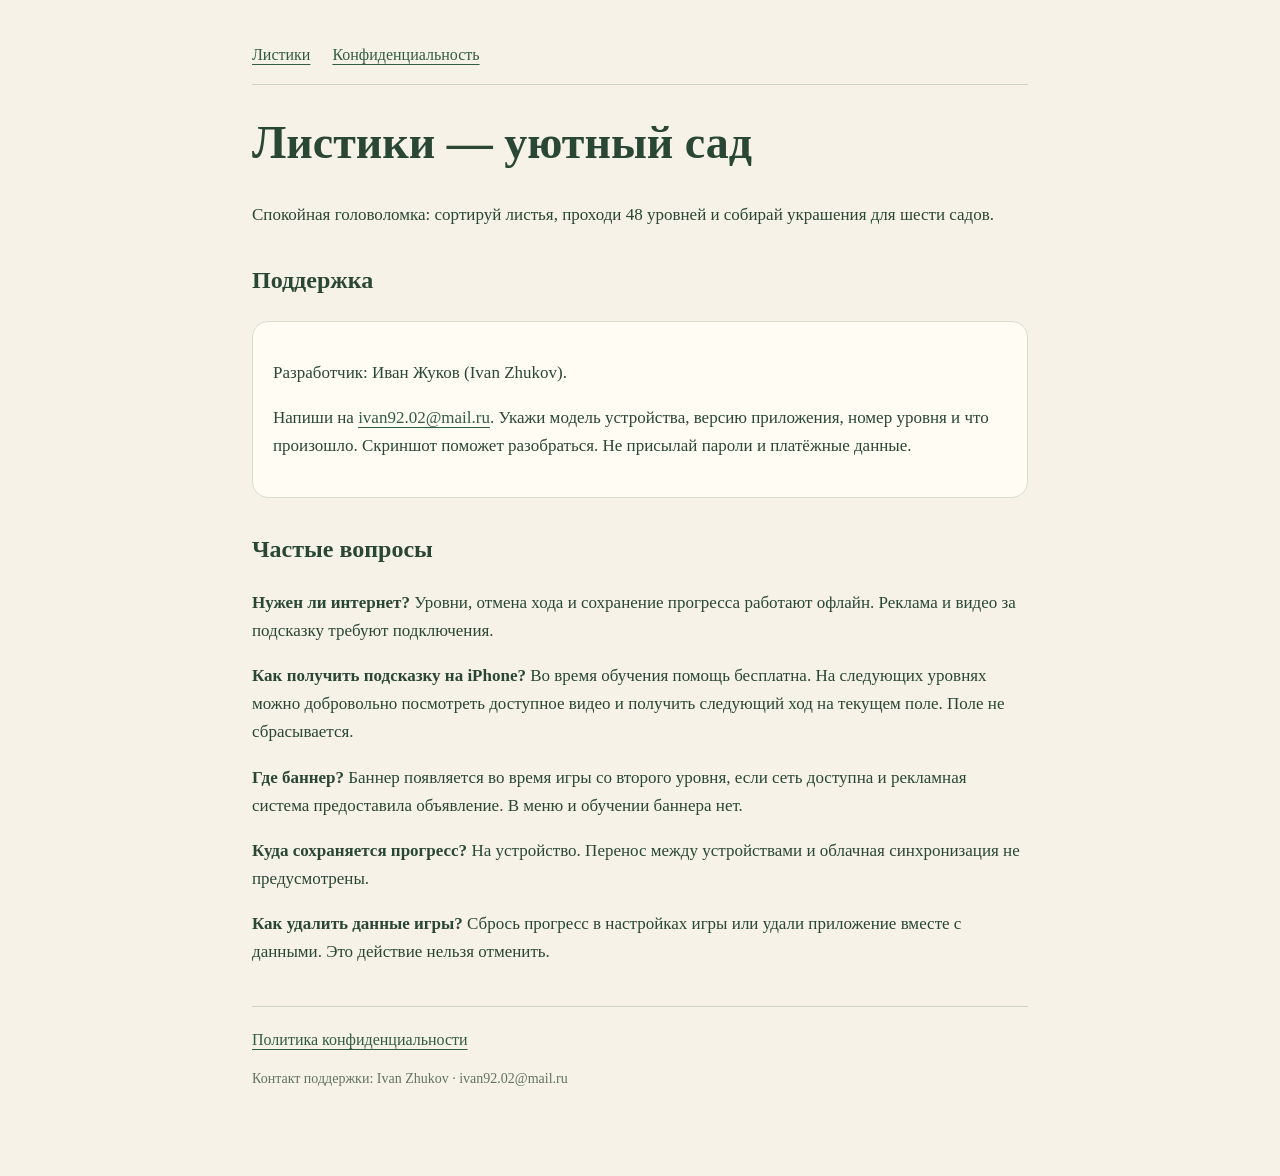
==== index.html @ 6e578c57 "Add files via upload" ====
<!doctype html><html lang="ru"><meta charset="utf-8"><meta name="viewport" content="width=device-width,initial-scale=1"><title>Листики — поддержка</title><link rel="stylesheet" href="style.css"><main><nav><a href="index.html">Листики</a><a href="privacy.html">Конфиденциальность</a></nav><h1>Листики — уютный сад</h1><p>Спокойная головоломка: сортируй листья, проходи 48 уровней и собирай украшения для шести садов.</p><h2>Поддержка</h2><div class="card"><p>Разработчик: Иван Жуков (Ivan Zhukov).</p><p>Напиши на <a href="mailto:ivan92.02@mail.ru">ivan92.02@mail.ru</a>. Укажи модель устройства, версию приложения, номер уровня и что произошло. Скриншот поможет разобраться. Не присылай пароли и платёжные данные.</p></div><h2>Частые вопросы</h2><p><strong>Нужен ли интернет?</strong> Уровни, отмена хода и сохранение прогресса работают офлайн. Реклама и видео за подсказку требуют подключения.</p><p><strong>Как получить подсказку на iPhone?</strong> Во время обучения помощь бесплатна. На следующих уровнях можно добровольно посмотреть доступное видео и получить следующий ход на текущем поле. Поле не сбрасывается.</p><p><strong>Где баннер?</strong> Баннер появляется во время игры со второго уровня, если сеть доступна и рекламная система предоставила объявление. В меню и обучении баннера нет.</p><p><strong>Куда сохраняется прогресс?</strong> На устройство. Перенос между устройствами и облачная синхронизация не предусмотрены.</p><p><strong>Как удалить данные игры?</strong> Сбрось прогресс в настройках игры или удали приложение вместе с данными. Это действие нельзя отменить.</p><footer><a href="privacy.html">Политика конфиденциальности</a><p class="muted">Контакт поддержки: Ivan Zhukov · ivan92.02@mail.ru</p></footer></main></html>
---- style.css ----
:root{color-scheme:light;font-family:Georgia,serif;color:#294734;background:#f6f2e7}*{box-sizing:border-box}body{margin:0;line-height:1.65}main{max-width:820px;margin:auto;padding:42px 22px 72px}nav{display:flex;flex-wrap:wrap;gap:22px;border-bottom:1px solid #cdd5c2;padding-bottom:16px;margin-bottom:32px}a{color:#315d40;text-underline-offset:4px}h1{font-size:clamp(30px,6vw,46px);line-height:1.15}h2{font-size:24px;margin-top:32px}p,li{font-size:17px}.muted{color:#62745f;font-size:14px}.card{background:#fffcf4;border:1px solid #d8decd;padding:20px;border-radius:16px}footer{border-top:1px solid #cdd5c2;margin-top:40px;padding-top:20px}
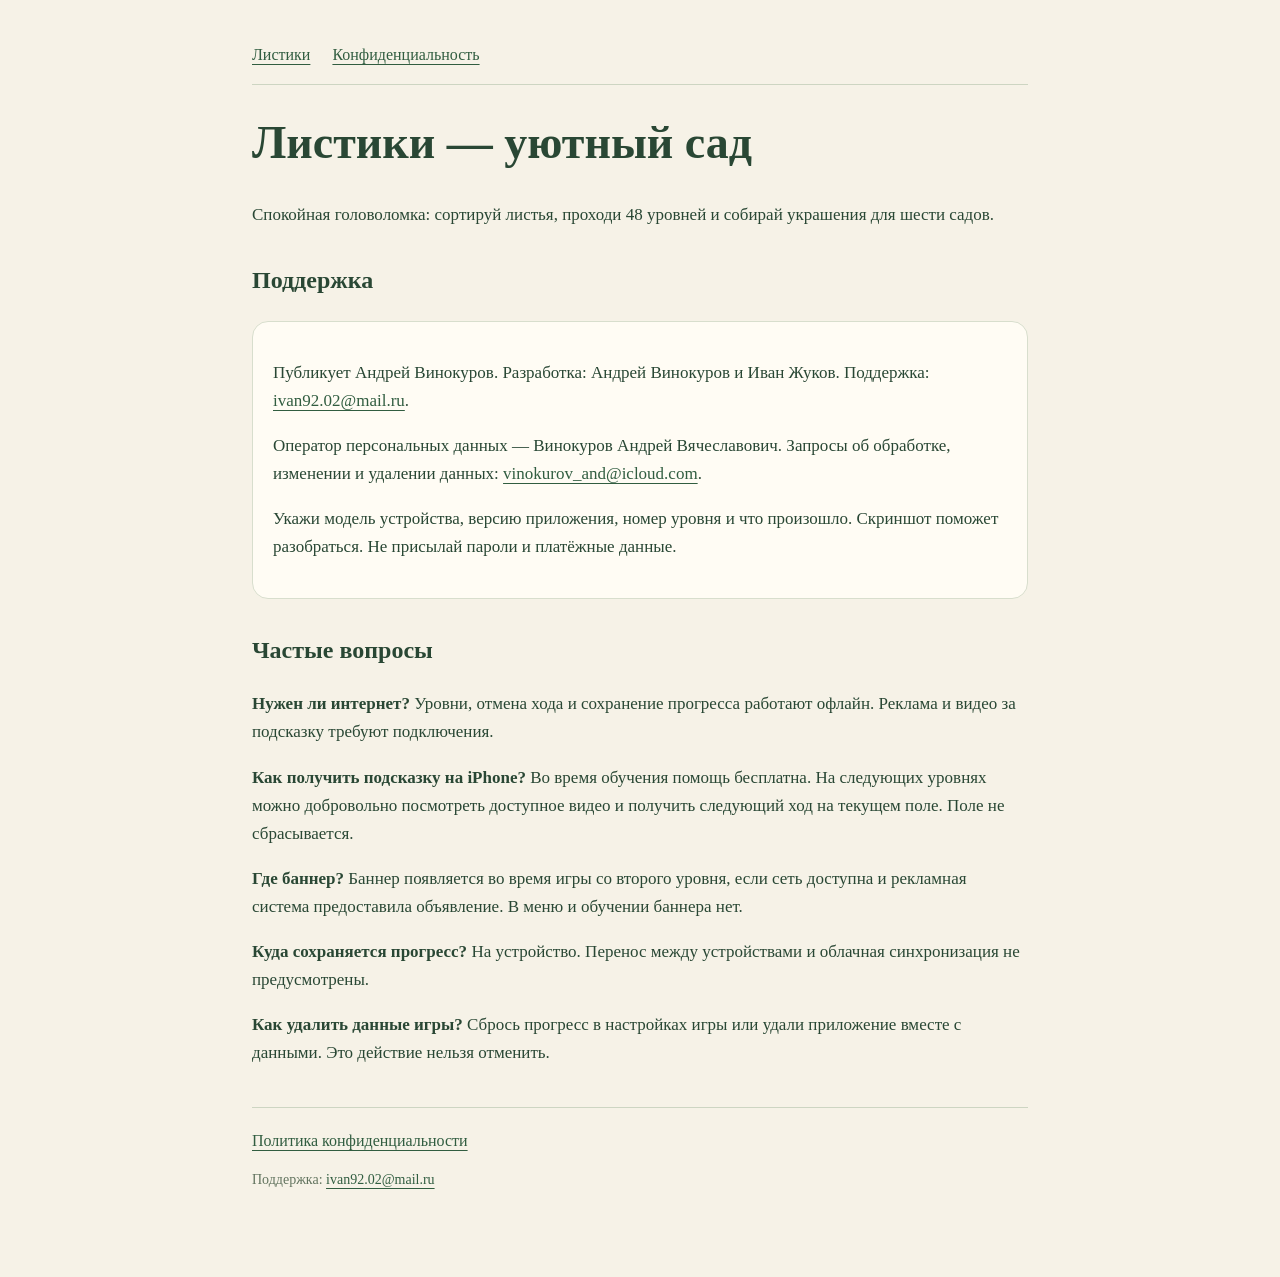
==== commit a70f9dbb: "Update publisher and privacy operator" ====
--- a/index.html
+++ b/index.html
@@ -1 +1 @@
-<!doctype html><html lang="ru"><meta charset="utf-8"><meta name="viewport" content="width=device-width,initial-scale=1"><title>Листики — поддержка</title><link rel="stylesheet" href="style.css"><main><nav><a href="index.html">Листики</a><a href="privacy.html">Конфиденциальность</a></nav><h1>Листики — уютный сад</h1><p>Спокойная головоломка: сортируй листья, проходи 48 уровней и собирай украшения для шести садов.</p><h2>Поддержка</h2><div class="card"><p>Разработчик: Иван Жуков (Ivan Zhukov).</p><p>Напиши на <a href="mailto:ivan92.02@mail.ru">ivan92.02@mail.ru</a>. Укажи модель устройства, версию приложения, номер уровня и что произошло. Скриншот поможет разобраться. Не присылай пароли и платёжные данные.</p></div><h2>Частые вопросы</h2><p><strong>Нужен ли интернет?</strong> Уровни, отмена хода и сохранение прогресса работают офлайн. Реклама и видео за подсказку требуют подключения.</p><p><strong>Как получить подсказку на iPhone?</strong> Во время обучения помощь бесплатна. На следующих уровнях можно добровольно посмотреть доступное видео и получить следующий ход на текущем поле. Поле не сбрасывается.</p><p><strong>Где баннер?</strong> Баннер появляется во время игры со второго уровня, если сеть доступна и рекламная система предоставила объявление. В меню и обучении баннера нет.</p><p><strong>Куда сохраняется прогресс?</strong> На устройство. Перенос между устройствами и облачная синхронизация не предусмотрены.</p><p><strong>Как удалить данные игры?</strong> Сбрось прогресс в настройках игры или удали приложение вместе с данными. Это действие нельзя отменить.</p><footer><a href="privacy.html">Политика конфиденциальности</a><p class="muted">Контакт поддержки: Ivan Zhukov · ivan92.02@mail.ru</p></footer></main></html>
+<!doctype html><html lang="ru"><meta charset="utf-8"><meta name="viewport" content="width=device-width,initial-scale=1"><title>Листики — поддержка</title><link rel="stylesheet" href="style.css"><main><nav><a href="index.html">Листики</a><a href="privacy.html">Конфиденциальность</a></nav><h1>Листики — уютный сад</h1><p>Спокойная головоломка: сортируй листья, проходи 48 уровней и собирай украшения для шести садов.</p><h2>Поддержка</h2><div class="card"><p>Публикует Андрей Винокуров. Разработка: Андрей Винокуров и Иван Жуков. Поддержка: <a href="mailto:ivan92.02@mail.ru">ivan92.02@mail.ru</a>.</p><p>Оператор персональных данных — Винокуров Андрей Вячеславович. Запросы об обработке, изменении и удалении данных: <a href="mailto:vinokurov_and@icloud.com">vinokurov_and@icloud.com</a>.</p><p>Укажи модель устройства, версию приложения, номер уровня и что произошло. Скриншот поможет разобраться. Не присылай пароли и платёжные данные.</p></div><h2>Частые вопросы</h2><p><strong>Нужен ли интернет?</strong> Уровни, отмена хода и сохранение прогресса работают офлайн. Реклама и видео за подсказку требуют подключения.</p><p><strong>Как получить подсказку на iPhone?</strong> Во время обучения помощь бесплатна. На следующих уровнях можно добровольно посмотреть доступное видео и получить следующий ход на текущем поле. Поле не сбрасывается.</p><p><strong>Где баннер?</strong> Баннер появляется во время игры со второго уровня, если сеть доступна и рекламная система предоставила объявление. В меню и обучении баннера нет.</p><p><strong>Куда сохраняется прогресс?</strong> На устройство. Перенос между устройствами и облачная синхронизация не предусмотрены.</p><p><strong>Как удалить данные игры?</strong> Сбрось прогресс в настройках игры или удали приложение вместе с данными. Это действие нельзя отменить.</p><footer><a href="privacy.html">Политика конфиденциальности</a><p class="muted">Поддержка: <a href="mailto:ivan92.02@mail.ru">ivan92.02@mail.ru</a></p></footer></main></html>
